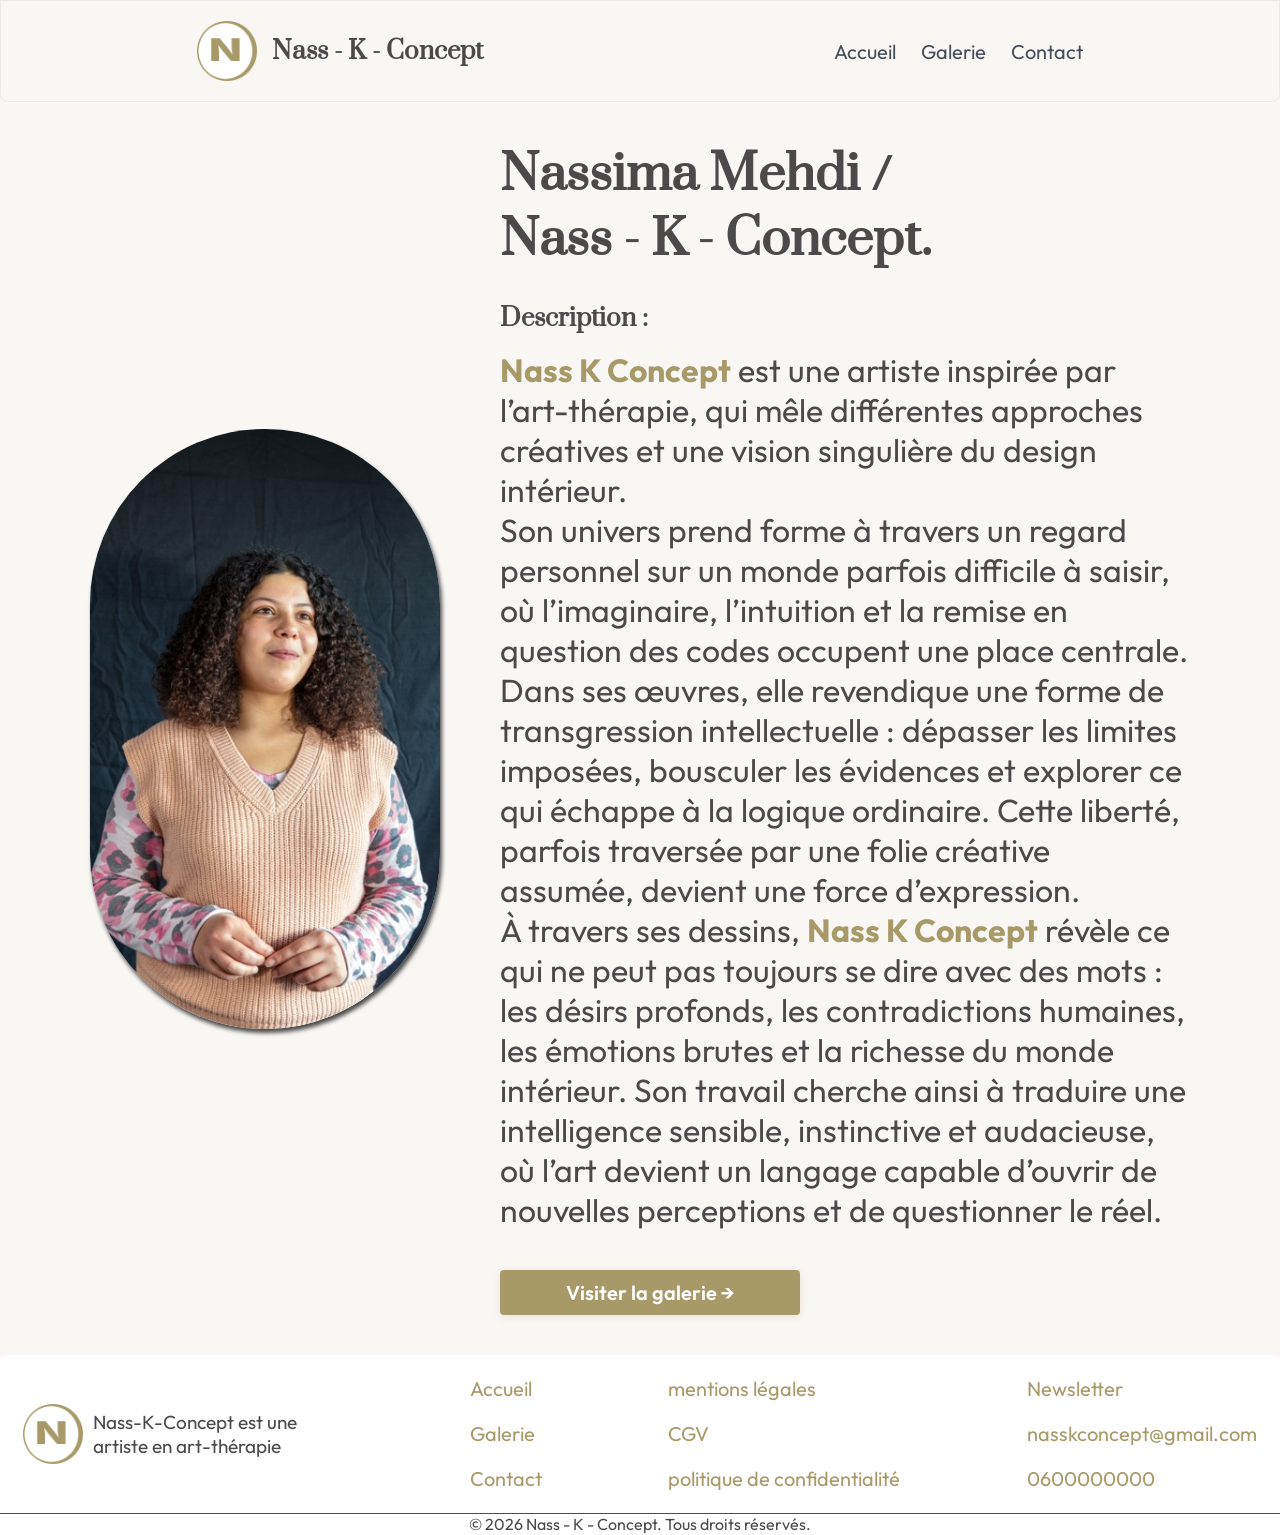
==== index.html @ 506ea48b "feat: initial commit portfolio Nass-K-Concept" ====
<!doctype html>
<html lang="fr">
  <head>
    <meta charset="UTF-8" />
    <meta name="viewport" content="width=device-width, initial-scale=1.0" />
    <title>Nass-K-Concept - Galerie d'Art</title>
    <meta
      name="description"
      content="Découvrez l'univers artistique de Nass -K - Concept à travers une galerie de créations originales mélant émotion, imagination et expression personelle. Explorer les oeuvres, contactez l'artiste et plongez dans un univers singulier."
    />
    <meta name="author" content="Nassima Mehdi" />
    <meta
      name="keywords"
      content="art, galerie, artiste, dessin, créativité, émotion, art thérapie, illustration, exposition, Nass K Concept"
    />
    <link rel="stylesheet" href="commun.css" />
    <link rel="stylesheet" href="index.css" />
    <link rel="icon" type="image/png" href="img/nasskconcept.png" />
    <link rel="preconnect" href="https://fonts.googleapis.com" />
    <link rel="preconnect" href="https://fonts.gstatic.com" crossorigin />
    <link
      href="https://fonts.googleapis.com/css2?family=Outfit:wght@100..900&family=Prata&display=swap"
      rel="stylesheet"
    />
  </head>

  <body>
    <!--Ceci est mon header-->
    <header>
      <div class="header-left">
        <a href="index.html"
          ><img
            class="logo-header"
            src="img/nasskconcept.png"
            alt="logo Nass-K-Concept"
            title="Nass-K-Concept"
        /></a>
        <h1>Nass - K - Concept</h1>
      </div>

      <nav>
        <ul>
          <li><a href="index.html">Accueil</a></li>
          <li><a href="galerie.html">Galerie</a></li>
          <li><a href="contact.html">Contact</a></li>
        </ul>
      </nav>
    </header>

    <!--Ceci est mon main-->
    <main>
      <section class="card">
        <img
          src="img/artiste.jpeg"
          alt="artiste femme debout avec un pull rose et des cheuveux bouclés"
          title="Nassima Mehdi"
        />

        <section class="text-card">
          <h2 class="titre">Nassima Mehdi / <br />Nass - K - Concept.</h2>

          <div class="text-card-two">
            <h4 class="description">Description :</h4>

            <p class="paragraphe">
              <span class="name">Nass K Concept</span> est une artiste inspirée
              par l’art-thérapie, qui mêle différentes approches créatives et
              une vision singulière du design intérieur. <br />Son univers prend
              forme à travers un regard personnel sur un monde parfois difficile
              à saisir, où l’imaginaire, l’intuition et la remise en question
              des codes occupent une place centrale. Dans ses œuvres, elle
              revendique une forme de transgression intellectuelle : dépasser
              les limites imposées, bousculer les évidences et explorer ce qui
              échappe à la logique ordinaire. Cette liberté, parfois traversée
              par une folie créative assumée, devient une force d’expression.

              <br />À travers ses dessins,
              <span class="name">Nass K Concept</span> révèle ce qui ne peut pas
              toujours se dire avec des mots : les désirs profonds, les
              contradictions humaines, les émotions brutes et la richesse du
              monde intérieur. Son travail cherche ainsi à traduire une
              intelligence sensible, instinctive et audacieuse, où l’art devient
              un langage capable d’ouvrir de nouvelles perceptions et de
              questionner le réel.
            </p>

            <a class="btn-galerie" href="galerie.html">Visiter la galerie →</a>
          </div>
        </section>
      </section>
    </main>

    <!--Ceci est mon footer-->
    <footer>
      <section class="footer-top">
        <div class="logo-description">
          <img
            class="footer-logo"
            src="img/nasskconcept.png"
            alt="logo Nass-K-Concept"
            title="Nass-K-Concept"
          />
          <p>Nass-K-Concept est une artiste en art-thérapie</p>
        </div>

        <ul>
          <li><a href="index.html">Accueil</a></li>
          <li><a href="galerie.html">Galerie</a></li>
          <li><a href="contact.html">Contact</a></li>
        </ul>

        <ul>
          <li><a href="#">mentions légales</a></li>
          <li><a href="#">CGV</a></li>
          <li><a href="#">politique de confidentialité</a></li>
        </ul>

        <ul>
          <li><a href="#">Newsletter</a></li>
          <li>
            <a href="mailto:nasskconcept@gmail.com">nasskconcept@gmail.com</a>
          </li>
          <li><a href="tel:0600000000">0600000000</a></li>
        </ul>
      </section>

      <p class="footer-p">© 2026 Nass - K - Concept. Tous droits réservés.</p>
    </footer>
  </body>
</html>
---- commun.css ----
* {
  margin: 0;
  padding: 0;
  box-sizing: border-box;
}
body {
  background-color: #f9f7f4;
  font-family: "Outfit", sans-serif;
  color: #4a4a4a;
}

/* Ceci est mon header */
header {
  display: flex;
  justify-content: space-around;
  align-items: center;
  padding: 20px;
  background-color: rgba(249, 247, 244, 0.95);
  border: 1px solid rgba(74, 74, 74, 0.08);
  border-bottom-left-radius: 8px;
  border-bottom-right-radius: 8px;
  position: sticky;
  top: 0;
}
.header-left {
  display: flex;
  align-items: center;
  gap: 15px;
}
.logo-header {
  display: flex;
  align-items: center;
  width: 60px;
  height: 60px;
  border-radius: 4px;
}
h1 {
  font-family: "Prata", serif;
  font-size: 24px;
}
nav ul {
  display: flex;
  gap: 25px;
  list-style: none;
}
a {
  font-size: 20px;
  text-decoration: none;
  color: #464e59;
  transition-duration: 0.4s;
}
nav a:hover {
  color: #a89968;
  font-weight: bold;
}

/* Ceci est mon main */
main {
  min-height: 100vh;
}
h2 {
  font-family: "Prata", serif;
  font-weight: 700;
  font-size: 48px;
 
}

/* Ceci est mon footer */
footer {
  font-weight: 400;
  display: flex;
  flex-direction: column;
  justify-content: space-around;
  min-height: 20vh;
  background-color: #ffffff;
  border-top-left-radius: 8px;
  border-top-right-radius: 8px;
}
.footer-top {
  display: flex;
  justify-content: space-around;
  gap: 100px;
  align-items: center;
  padding: 10px;
}
.logo-description {
  font-size: 19px;
  display: flex;
  align-items: center;
  gap: 10px;
}
.footer-logo {
  width: 60px;
  height: 60px;
  border-radius: 4px;
}
.footer-top p {
  display: flex;
  flex-wrap: wrap;
  width: 250px;
}
.footer-p {
  display: flex;
  justify-content: center;
  align-items: center;
  text-align: center;
  border-top: 1px solid #464e59;
}

footer li {
  list-style-type: none;
  padding: 10px 0;
}
footer a {
  color: #a89968;
}

@media only screen and (max-width: 768px) {
  header {
    flex-direction: column;
    text-align: center;
  }
  h1 {
    display: none;
  }
  nav {
    margin-top: 4%;
  }
  nav ul {
    flex-direction: column;
  }
  .footer-top {
    flex-direction: column;
    text-align: center;
    gap: 30%;
  }
  .logo-description {
    flex-direction: column;
    text-align: center;
  }
}
---- index.css ----
main {
  min-height: 100vh;
  display: flex;
  justify-content: center;
  align-items: center;
  padding: 40px;
}
.card {
  display: flex;
  gap: 40px;
  max-width: 1100px;
  align-items: center;
}
.card img {
  width: 350px;
  height: 600px;
  object-fit: cover;
  border-radius: 180px;
  box-shadow: 2px 4px 4px #4a4a4a;
}

.text-card {
  margin-left: 20px;
}
h2 {
  margin-bottom: 30px;
}
h4 {
  font-family: "Prata", serif;
  font-size: 24px;
  margin-bottom: 15px;
}
.card p {
  font-size: 32px;
  line-height: 40px;
}
.name {
  font-weight: bold;
  color: #a89968;
  text-shadow: none;
}
.btn-galerie {
  width: 300px;
  display: inline-block;
  font-weight: 600;
  text-align: center;
  background-color: #a89968;
  color: #ffffff;
  border-radius: 4px;
  padding: 10px 15px;
  margin-top: 40px;
  transition-duration: 0.8s;
  box-shadow: 0 2px 8px rgba(168, 153, 104, 0.2);
}
.btn-galerie:hover {
  background-color: #9a8a54;
  transform: translateY(-1px);
}
.btn-galerie:focus {
  outline: 2px #a89968;
  outline-offset: 2px;
}
@media only screen and (max-width: 768px) {
  .card {
    flex-direction: column;

  }
  .text-card {
    display: contents;
  }
  .text-card-two {
    display: contents;
  }
  .titre {
    order: 1;
    text-align: center;
  }
.card img {
  order: 2;
}
  .description {
    order: 3;
  }
  .paragraphe {
    order: 4;
  }
  .btn-galerie {
    order: 5;
  }
}
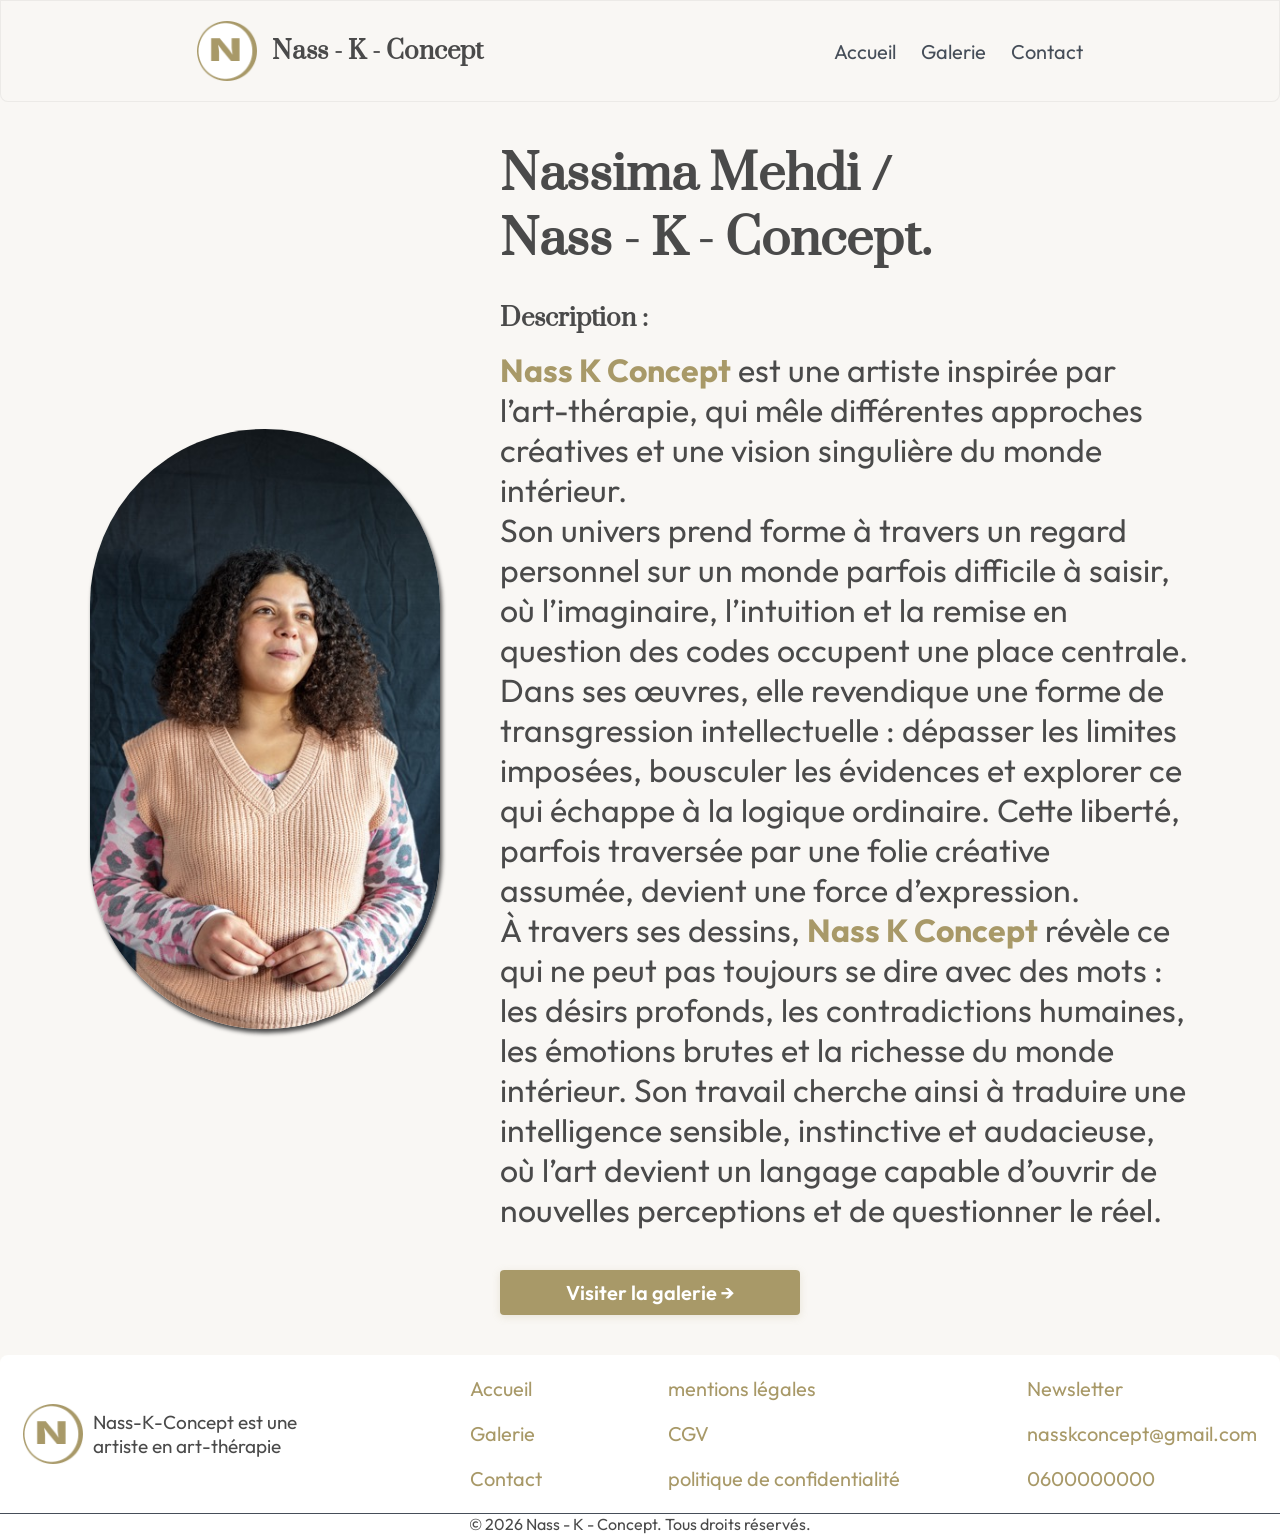
==== commit 2d5f1dfc: "Correct text in artist description in index.html" ====
--- a/index.html
+++ b/index.html
@@ -65,7 +65,7 @@
             <p class="paragraphe">
               <span class="name">Nass K Concept</span> est une artiste inspirée
               par l’art-thérapie, qui mêle différentes approches créatives et
-              une vision singulière du design intérieur. <br />Son univers prend
+              une vision singulière du monde intérieur. <br />Son univers prend
               forme à travers un regard personnel sur un monde parfois difficile
               à saisir, où l’imaginaire, l’intuition et la remise en question
               des codes occupent une place centrale. Dans ses œuvres, elle
